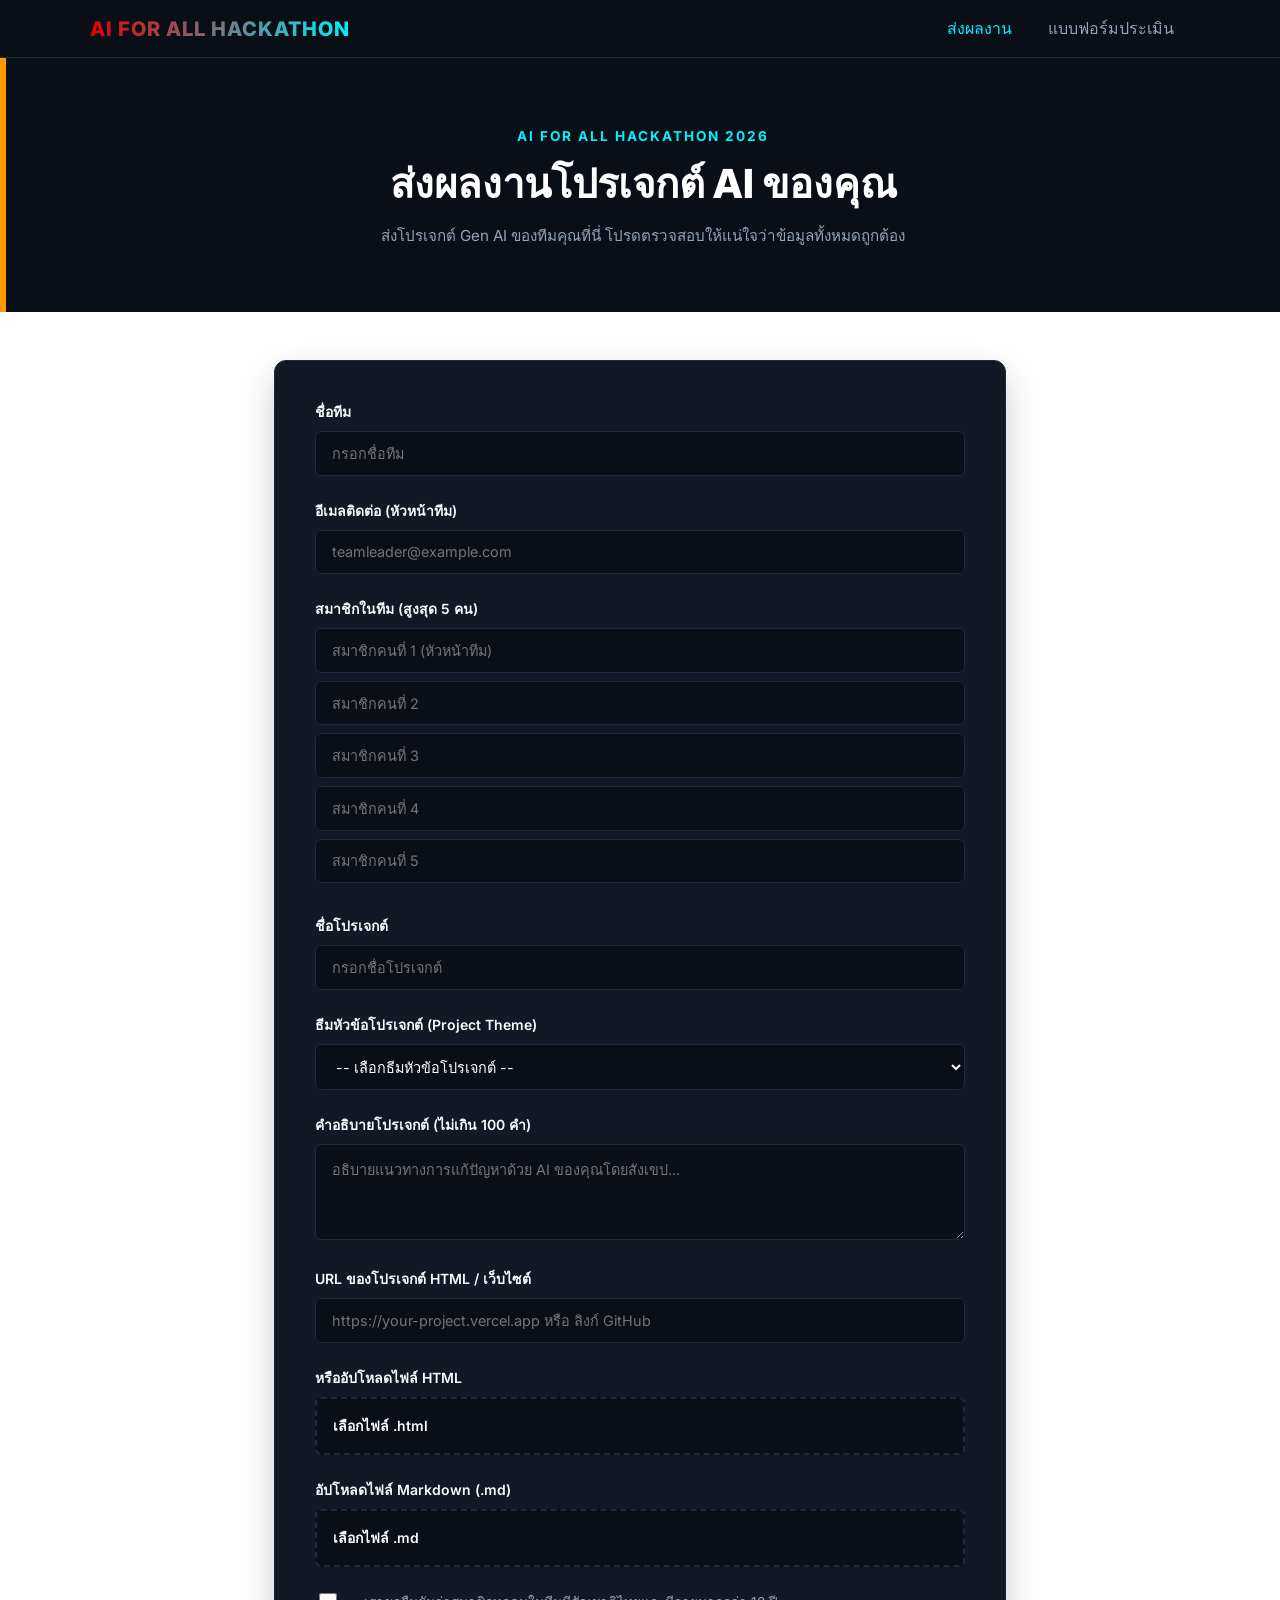
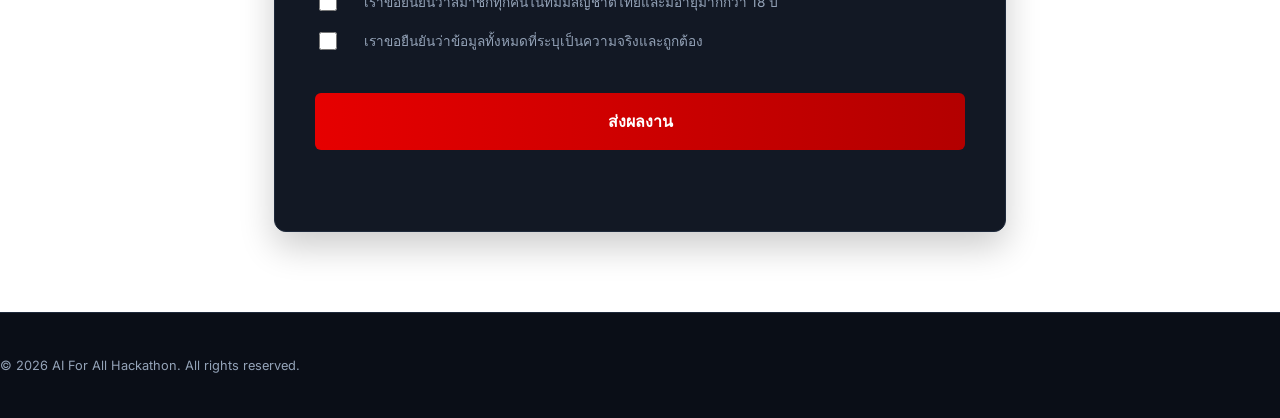
==== index.html @ f216c2cc "Update index.html" ====
<!DOCTYPE html>
<html lang="th">

<head>
    <meta charset="UTF-8">
    <meta name="viewport" content="width=device-width, initial-scale=1.0">
    <title>AI Hackathon — Project Submission</title>
    <link rel="stylesheet" href="styles.css">
    <link rel="stylesheet" href="submit-project.css">
    <link href="https://fonts.googleapis.com/css2?family=Inter:wght@400;500;600;700;800&display=swap" rel="stylesheet">
</head>

<body>

    <!-- Navigasi -->
    <nav id="navbar">
        <div class="nav-container">
            <div class="brand">
                <span class="logo-text">AI FOR ALL HACKATHON</span>
            </div>
            <div class="nav-links">
                <a href="index.html" class="active">ส่งผลงาน</a>
                <a href="formfeedback.html">แบบฟอร์มประเมิน</a>
            </div>
        </div>
    </nav>

    <!-- Hero Section -->
    <header id="hero" class="page-hero">
        <div class="container hero-content">
            <div class="eyebrow">AI FOR ALL HACKATHON 2026</div>
            <h1>ส่งผลงานโปรเจกต์ AI ของคุณ</h1>
            <p class="subheadline">
                ส่งโปรเจกต์ Gen AI ของทีมคุณที่นี่ โปรดตรวจสอบให้แน่ใจว่าข้อมูลทั้งหมดถูกต้อง
            </p>
        </div>
    </header>

    <!-- Form Section -->
    <section id="form-proyek" class="section-light">
        <div class="container">
            <div class="form-card card">
                <form id="hackathon-form" novalidate>

                    <!-- Team Name -->
                    <div class="form-group">
                        <label for="team_name">ชื่อทีม</label>
                        <input type="text" id="team_name" name="team_name" placeholder="กรอกชื่อทีม" required>
                    </div>

                    <!-- Email Contact -->
                    <div class="form-group">
                        <label for="email">อีเมลติดต่อ (หัวหน้าทีม)</label>
                        <input type="email" id="email" name="email" placeholder="teamleader@example.com" required>
                    </div>

                    <!-- Team Members -->
                    <div class="form-group">
                        <label>สมาชิกในทีม (สูงสุด 5 คน)</label>
                        <div class="members-inputs">
                            <input type="text" name="member_1" placeholder="สมาชิกคนที่ 1 (หัวหน้าทีม)" required>
                            <input type="text" name="member_2" placeholder="สมาชิกคนที่ 2">
                            <input type="text" name="member_3" placeholder="สมาชิกคนที่ 3">
                            <input type="text" name="member_4" placeholder="สมาชิกคนที่ 4">
                            <input type="text" name="member_5" placeholder="สมาชิกคนที่ 5">
                        </div>
                    </div>

                    <!-- Project Title -->
                    <div class="form-group">
                        <label for="project_title">ชื่อโปรเจกต์</label>
                        <input type="text" id="project_title" name="project_title" placeholder="กรอกชื่อโปรเจกต์" required>
                    </div>

                    <!-- Project Theme Dropdown -->
                    <div class="form-group">
                        <label for="project_theme">ธีมหัวข้อโปรเจกต์ (Project Theme)</label>
                        <select id="project_theme" name="project_theme" required class="form-select">
                            <option value="" disabled selected>-- เลือกธีมหัวข้อโปรเจกต์ --</option>
                            <option value="1. Education & Future Skills">1. Education & Future Skills (ยกระดับการศึกษา สร้างทักษะแห่งอนาคต)</option>
                            <option value="2. SME & Local Economy">2. SME & Local Economy (เสริมพลัง SME ขับเคลื่อนเศรษฐกิจท้องถิ่น)</option>
                            <option value="3. Agriculture & Food">3. Agriculture & Food (พลิกโฉมการเกษตร และอาหาร)</option>
                            <option value="4. Health & Aging Society">4. Health & Aging Society (สร้างสุขภาพดี เพื่อชีวิตที่ดีทุกวัย)</option>
                            <option value="5. Smart Mobility & Cities">5. Smart Mobility & Cities (พัฒนาการเดินทาง สร้างเมืองอัจฉริยะ)</option>
                            <option value="6. Resilient Communities">6. Resilient Communities (สร้างชุมชนเข้มแข็งและยั่งยืน)</option>
                        </select>
                    </div>

                    <!-- Description -->
                    <div class="form-group">
                        <label for="project_description">คำอธิบายโปรเจกต์ (ไม่เกิน 100 คำ)</label>
                        <textarea id="project_description" name="project_description" rows="4" placeholder="อธิบายแนวทางการแก้ปัญหาด้วย AI ของคุณโดยสังเขป..." required></textarea>
                    </div>

                    <!-- URL / Hosted Project -->
                    <div class="form-group">
                        <label for="html_url">URL ของโปรเจกต์ HTML / เว็บไซต์</label>
                        <input type="url" id="html_url" name="html_url" placeholder="https://your-project.vercel.app หรือ ลิงก์ GitHub">
                    </div>

                    <!-- Upload File HTML -->
                    <div class="form-group">
                        <label for="file_html">หรืออัปโหลดไฟล์ HTML</label>
                        <div class="file-input-wrapper">
                            <input type="file" id="file_html" name="file_html" accept=".html,.htm">
                            <label for="file_html" class="file-input-label">
                                <span id="file-chosen-name">เลือกไฟล์ .html</span>
                            </label>
                        </div>
                    </div>

                    <!-- Upload File Markdown (.md) - Kolom Tambahan -->
                    <div class="form-group">
                        <label for="file_md">อัปโหลดไฟล์ Markdown (.md)</label>
                        <div class="file-input-wrapper">
                            <input type="file" id="file_md" name="file_md" accept=".md">
                            <label for="file_md" class="file-input-label">
                                <span id="md-file-chosen-name">เลือกไฟล์ .md</span>
                            </label>
                        </div>
                    </div>

                    <!-- Checkboxes -->
                    <div class="checkbox-group">
                        <label class="checkbox-container">
                            <input type="checkbox" id="confirm_nationality" name="confirm_nationality" required>
                            <span class="checkmark"></span>
                            <span>เราขอยืนยันว่าสมาชิกทุกคนในทีมมีสัญชาติไทยและมีอายุมากกว่า 18 ปี</span>
                        </label>
                    </div>

                    <div class="checkbox-group">
                        <label class="checkbox-container">
                            <input type="checkbox" id="confirm_truth" name="confirm_truth" required>
                            <span class="checkmark"></span>
                            <span>เราขอยืนยันว่าข้อมูลทั้งหมดที่ระบุเป็นความจริงและถูกต้อง</span>
                        </label>
                    </div>

                    <!-- Submit Button -->
                    <button type="submit" class="btn-primary btn-submit" id="submit-btn">
                        <span id="submit-btn-text">ส่งผลงาน</span>
                    </button>

                    <div id="form-message" class="form-message" role="status" aria-live="polite"></div>
                </form>
            </div>
        </div>
    </section>

    <!-- Footer -->
    <footer class="footer-section">
        <div class="container text-center">
            <p class="copyright">© 2026 AI For All Hackathon. All rights reserved.</p>
        </div>
    </footer>

    <script src="submit-project.js"></script>
</body>

</html>
---- submit-project.css ----
:root {
    --true-red: #E60000;
    --true-dark-red: #B30000;
    --true-cyan: #00F0FF;
    --true-bg-dark: #0A0E17;
    --true-card-bg: #121824;
    --true-border: #1E293B;
    --true-text-light: #F8FAFC;
    --true-text-muted: #94A3B8;
    --accent-yellow: #FF9900;
}

body {
    background-color: #FFFFFF;
    color: var(--true-text-light);
    font-family: 'Inter', sans-serif;
    margin: 0;
}

/* Navigasi */
#navbar {
    background-color: #0A0E17;
    border-bottom: 1px solid var(--true-border);
    position: fixed;
    top: 0;
    width: 100%;
    z-index: 100;
}

.nav-container {
    max-width: 1100px;
    margin: 0 auto;
    padding: 1rem 1.5rem;
    display: flex;
    align-items: center;
    justify-content: space-between;
}

.logo-text {
    font-weight: 800;
    font-size: 1.25rem;
    letter-spacing: 1px;
    background: linear-gradient(90deg, var(--true-red), var(--true-cyan));
    -webkit-background-clip: text;
    -webkit-text-fill-color: transparent;
}

.nav-links a {
    color: var(--true-text-muted);
    text-decoration: none;
    margin: 0 1rem;
    font-weight: 500;
    transition: color 0.2s;
}

.nav-links a:hover, .nav-links a.active {
    color: var(--true-cyan);
}

/* Hero Section */
.page-hero {
    position: relative;
    padding-top: 8rem;
    padding-bottom: 4rem;
    text-align: center;
    background-color: var(--true-bg-dark);
    border-left: 6px solid var(--accent-yellow);
}

.eyebrow {
    color: var(--true-cyan);
    font-weight: 700;
    font-size: 0.85rem;
    letter-spacing: 2px;
    margin-bottom: 0.5rem;
}

.page-hero h1 {
    font-size: 2.5rem;
    font-weight: 800;
    margin: 0.5rem 0;
    color: #FFFFFF;
}

.subheadline {
    color: var(--true-text-muted);
    max-width: 600px;
    margin: 0 auto;
    font-size: 0.95rem;
}

/* Form Section */
.section-light {
    background-color: #FFFFFF;
    padding: 3rem 0 5rem 0;
}

.form-card {
    max-width: 650px;
    margin: 0 auto;
    padding: 2.5rem;
    background: var(--true-card-bg);
    border: 1px solid var(--true-border);
    border-radius: 12px;
    box-shadow: 0 15px 35px rgba(0, 0, 0, 0.2);
    color: var(--true-text-light);
}

.form-group {
    margin-bottom: 1.5rem;
}

.form-group label {
    display: block;
    font-weight: 600;
    font-size: 0.875rem;
    color: var(--true-text-light);
    margin-bottom: 0.5rem;
}

.form-group input[type="text"],
.form-group input[type="email"],
.form-group input[type="url"],
.form-group textarea,
.form-select {
    width: 100%;
    padding: 0.8rem 1rem;
    border: 1px solid var(--true-border);
    border-radius: 6px;
    font-family: inherit;
    font-size: 0.9rem;
    color: #FFF;
    background-color: var(--true-bg-dark);
    box-sizing: border-box;
    transition: border-color 0.2s;
}

.form-select option {
    background-color: var(--true-bg-dark);
    color: #FFF;
}

.form-group input:focus, 
.form-group textarea:focus,
.form-select:focus {
    outline: none;
    border-color: var(--true-cyan);
}

.members-inputs input {
    margin-bottom: 0.5rem;
}

/* File Upload */
.file-input-wrapper {
    position: relative;
}

.file-input-wrapper input[type="file"] {
    position: absolute;
    inset: 0;
    opacity: 0;
    cursor: pointer;
    width: 100%;
    height: 100%;
}

.file-input-label {
    display: flex;
    align-items: center;
    justify-content: center;
    padding: 1rem;
    border: 2px dashed var(--true-border);
    border-radius: 6px;
    background-color: var(--true-bg-dark);
    color: var(--true-text-muted);
    font-size: 0.875rem;
    cursor: pointer;
    transition: border-color 0.2s;
}

.file-input-wrapper:hover .file-input-label {
    border-color: var(--true-cyan);
    color: var(--true-cyan);
}

.file-input-label.has-file {
    border-color: var(--true-cyan);
    color: var(--true-cyan);
    background-color: rgba(0, 240, 255, 0.05);
}

/* Checkboxes */
.checkbox-group {
    margin-bottom: 1rem;
}

.checkbox-container {
    display: flex;
    align-items: flex-start;
    gap: 0.75rem;
    font-size: 0.85rem;
    color: var(--true-text-muted);
    cursor: pointer;
}

.checkbox-container input {
    accent-color: var(--true-red);
    width: 18px;
    height: 18px;
    margin-top: 2px;
}

/* Button */
.btn-submit {
    width: 100%;
    background: linear-gradient(90deg, var(--true-red), var(--true-dark-red));
    color: #FFF;
    border: none;
    padding: 1rem;
    border-radius: 6px;
    font-weight: 700;
    font-size: 1rem;
    cursor: pointer;
    margin-top: 1.5rem;
    transition: opacity 0.2s;
}

.btn-submit:hover {
    opacity: 0.9;
}

.btn-submit:disabled {
    opacity: 0.5;
    cursor: not-allowed;
}

/* Messages */
.form-message {
    margin-top: 1rem;
    padding: 0.8rem;
    border-radius: 6px;
    font-size: 0.875rem;
    text-align: center;
}

.form-message.success {
    background: rgba(34, 197, 94, 0.1);
    color: #4ADE80;
    border: 1px solid rgba(34, 197, 94, 0.3);
}

.form-message.error {
    background: rgba(239, 68, 68, 0.1);
    color: #F87171;
    border: 1px solid rgba(239, 68, 68, 0.3);
}

.footer-section {
    background-color: var(--true-bg-dark);
    padding: 2rem 0;
    border-top: 1px solid var(--true-border);
    color: var(--true-text-muted);
    font-size: 0.8rem;
}
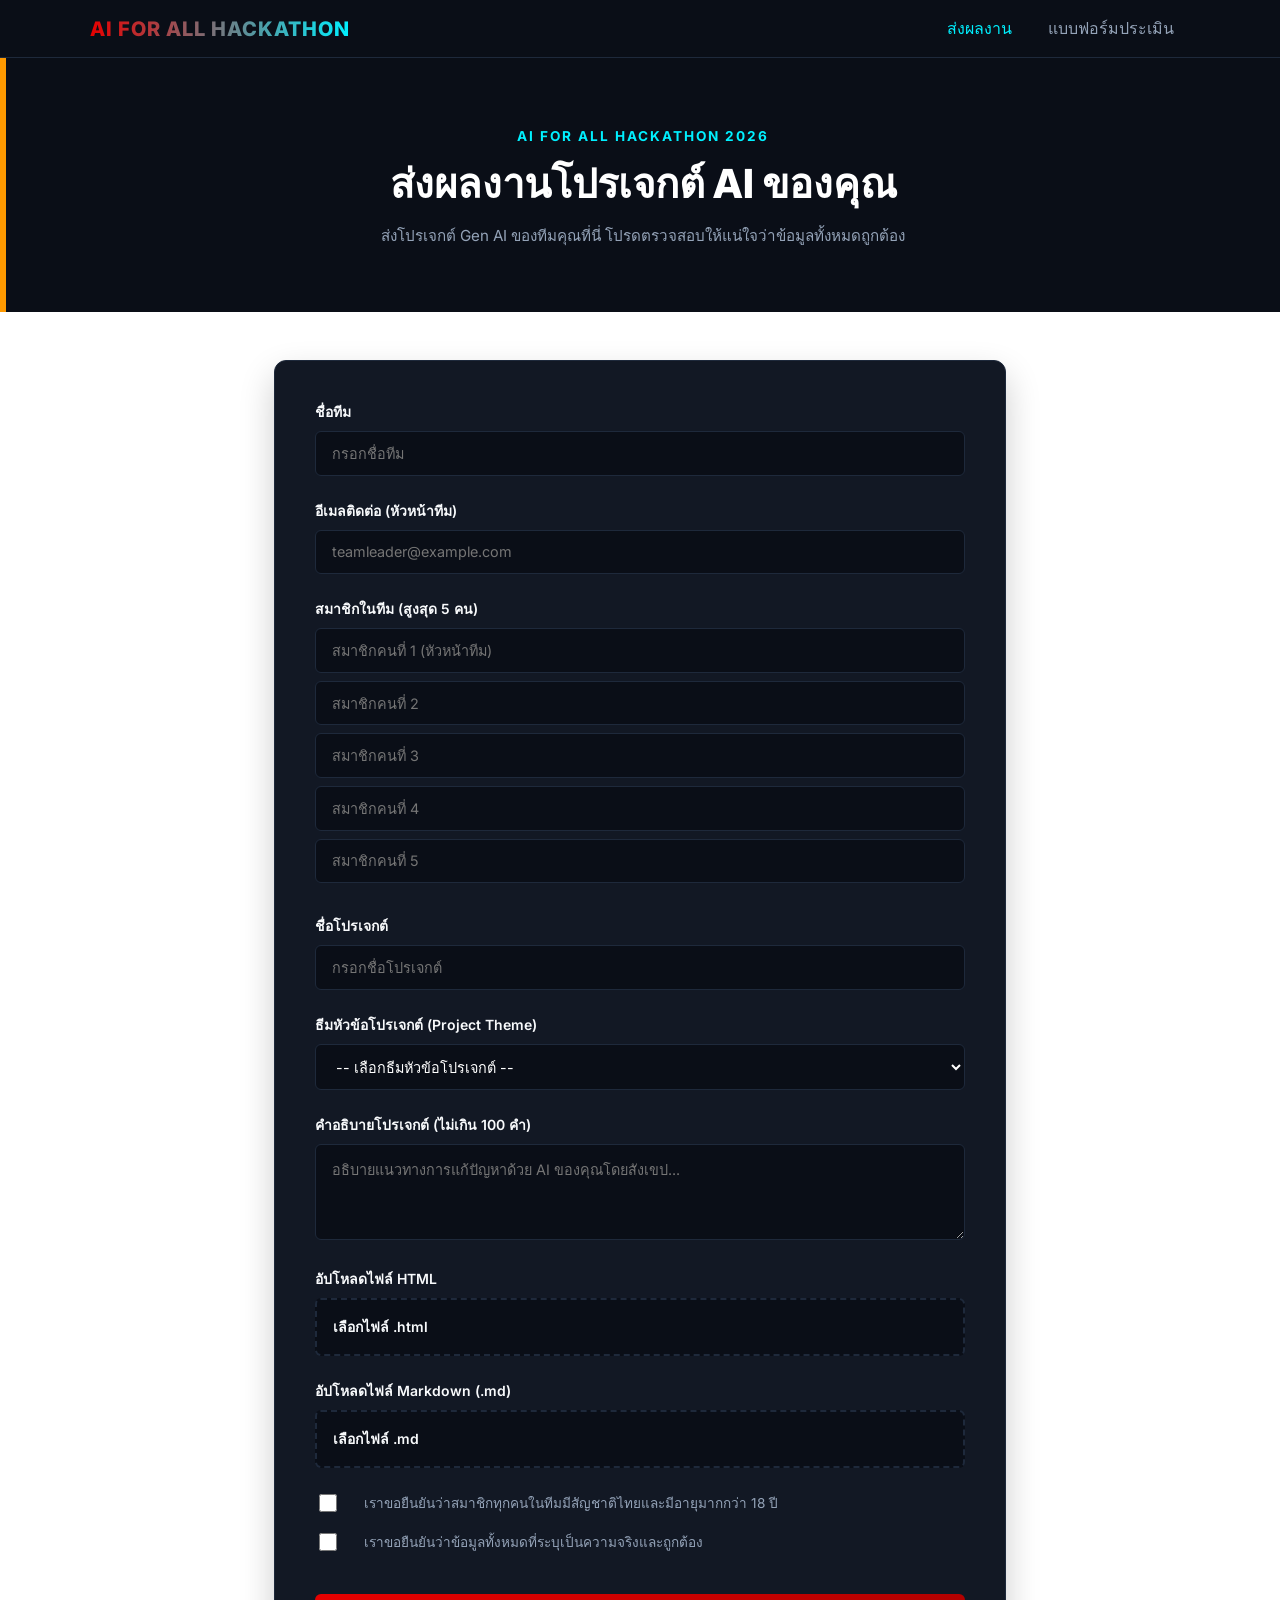
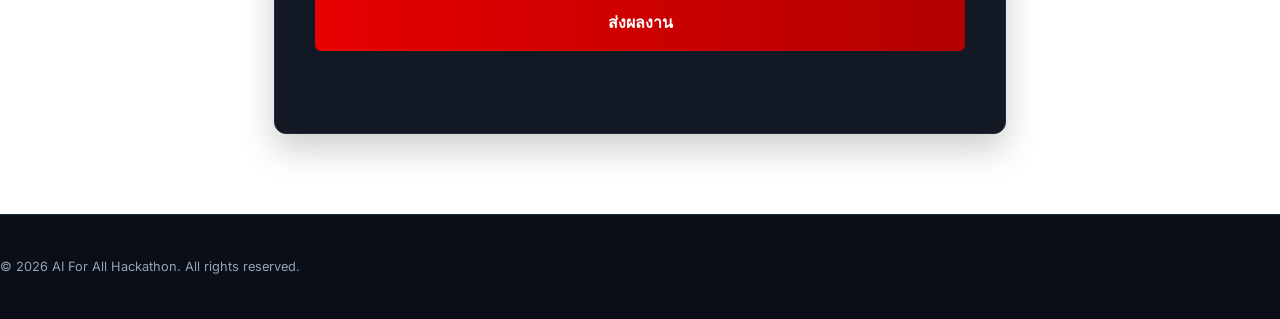
==== commit 2850c0b7: "Update index.html" ====
--- a/index.html
+++ b/index.html
@@ -92,15 +92,9 @@
                         <textarea id="project_description" name="project_description" rows="4" placeholder="อธิบายแนวทางการแก้ปัญหาด้วย AI ของคุณโดยสังเขป..." required></textarea>
                     </div>
 
-                    <!-- URL / Hosted Project -->
-                    <div class="form-group">
-                        <label for="html_url">URL ของโปรเจกต์ HTML / เว็บไซต์</label>
-                        <input type="url" id="html_url" name="html_url" placeholder="https://your-project.vercel.app หรือ ลิงก์ GitHub">
-                    </div>
-
                     <!-- Upload File HTML -->
                     <div class="form-group">
-                        <label for="file_html">หรืออัปโหลดไฟล์ HTML</label>
+                        <label for="file_html">อัปโหลดไฟล์ HTML</label>
                         <div class="file-input-wrapper">
                             <input type="file" id="file_html" name="file_html" accept=".html,.htm">
                             <label for="file_html" class="file-input-label">
@@ -109,7 +103,7 @@
                         </div>
                     </div>
 
-                    <!-- Upload File Markdown (.md) - Kolom Tambahan -->
+                    <!-- Upload File Markdown (.md) -->
                     <div class="form-group">
                         <label for="file_md">อัปโหลดไฟล์ Markdown (.md)</label>
                         <div class="file-input-wrapper">
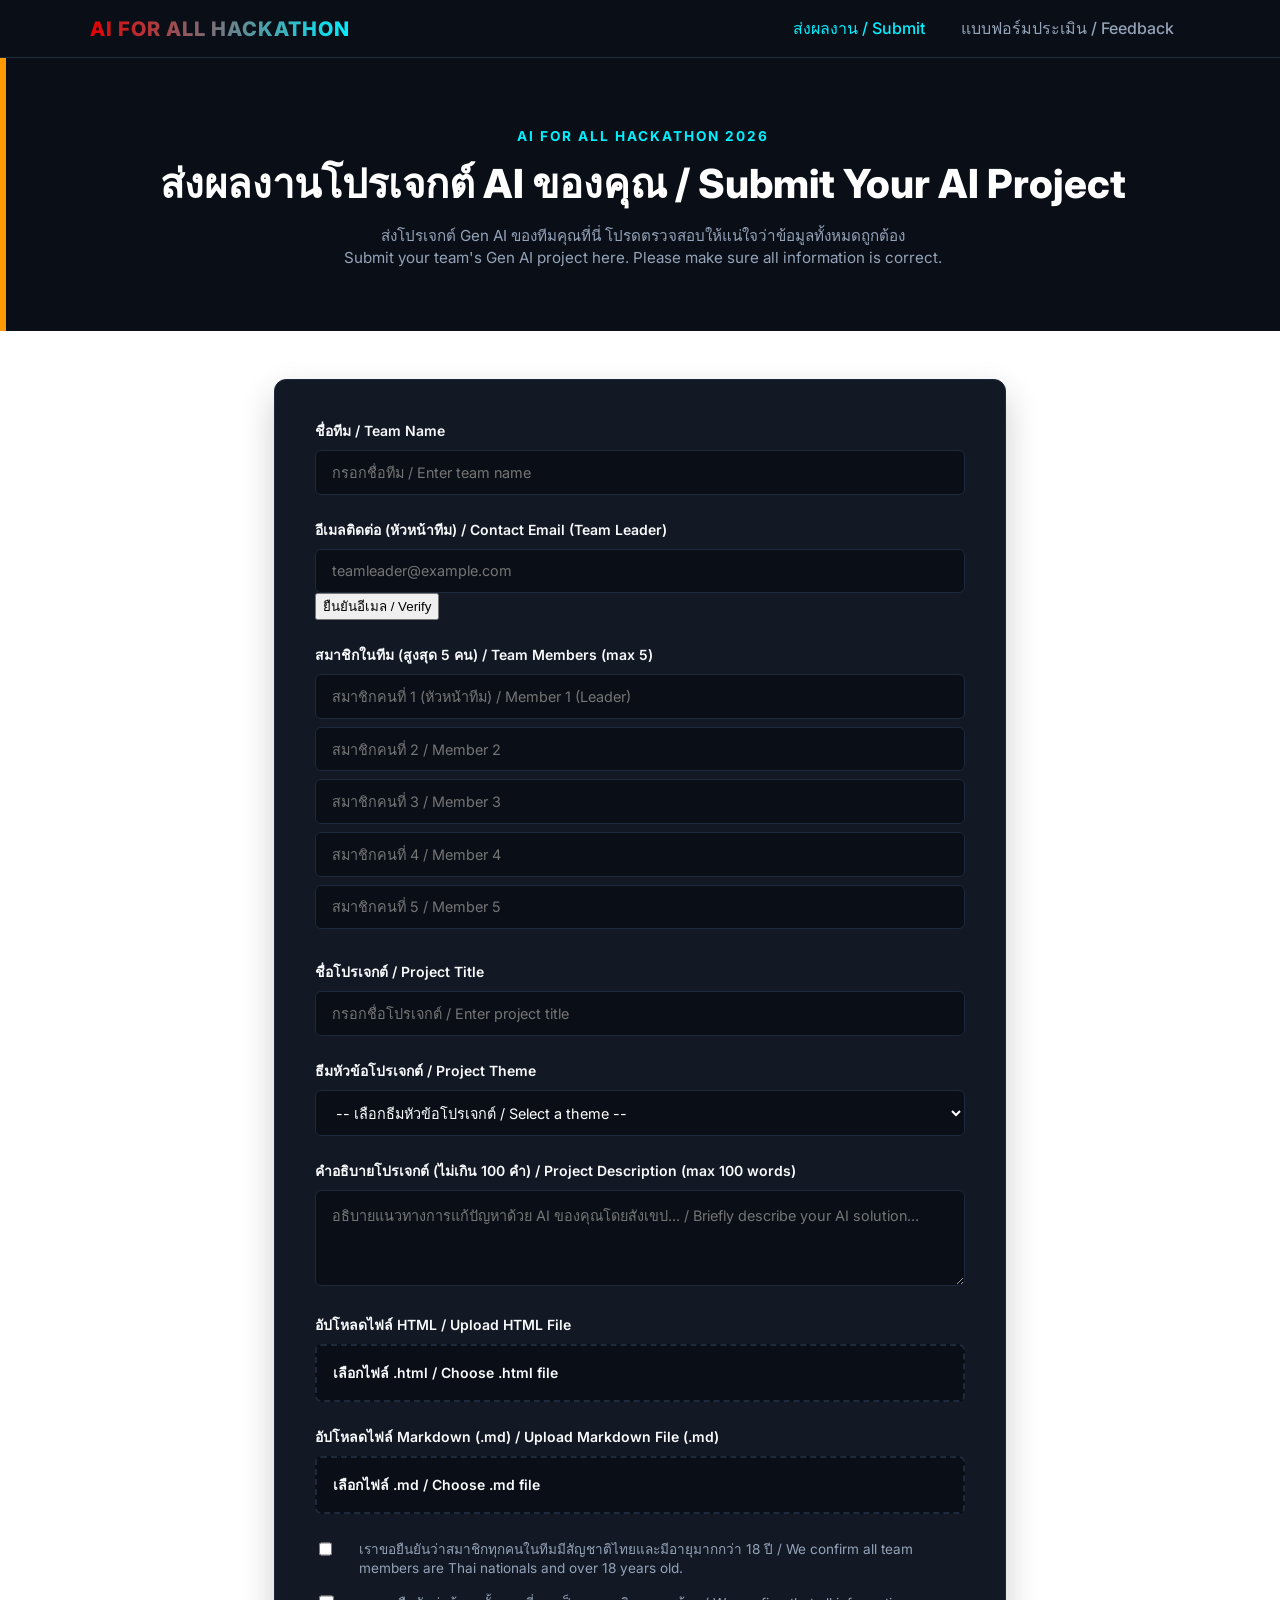
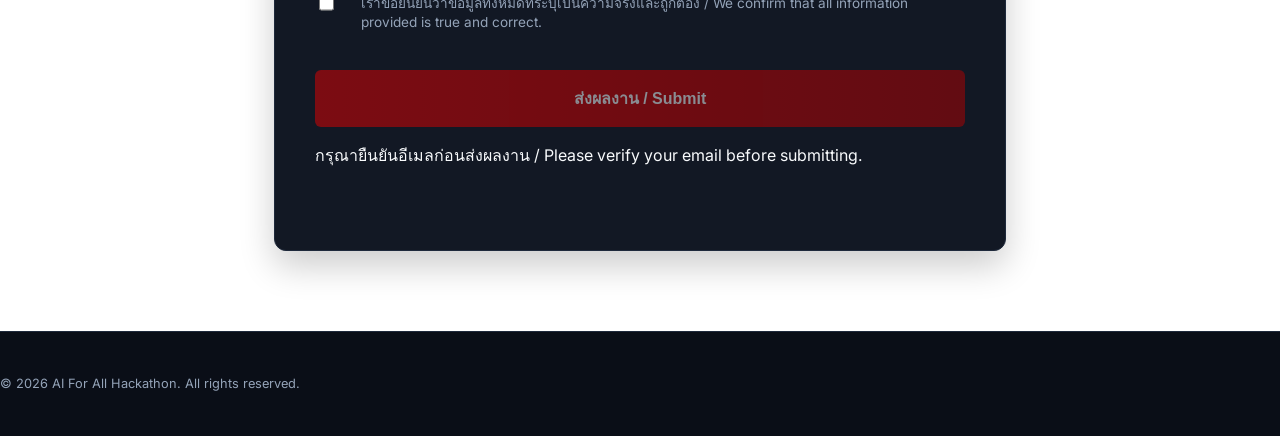
==== commit 0e4a4be0: "Update index.html" ====
--- a/index.html
+++ b/index.html
@@ -19,8 +19,8 @@
                 <span class="logo-text">AI FOR ALL HACKATHON</span>
             </div>
             <div class="nav-links">
-                <a href="index.html" class="active">ส่งผลงาน</a>
-                <a href="formfeedback.html">แบบฟอร์มประเมิน</a>
+                <a href="index.html" class="active">ส่งผลงาน / Submit</a>
+                <a href="formfeedback.html">แบบฟอร์มประเมิน / Feedback</a>
             </div>
         </div>
     </nav>
@@ -29,9 +29,10 @@
     <header id="hero" class="page-hero">
         <div class="container hero-content">
             <div class="eyebrow">AI FOR ALL HACKATHON 2026</div>
-            <h1>ส่งผลงานโปรเจกต์ AI ของคุณ</h1>
+            <h1>ส่งผลงานโปรเจกต์ AI ของคุณ / Submit Your AI Project</h1>
             <p class="subheadline">
-                ส่งโปรเจกต์ Gen AI ของทีมคุณที่นี่ โปรดตรวจสอบให้แน่ใจว่าข้อมูลทั้งหมดถูกต้อง
+                ส่งโปรเจกต์ Gen AI ของทีมคุณที่นี่ โปรดตรวจสอบให้แน่ใจว่าข้อมูลทั้งหมดถูกต้อง<br>
+                Submit your team's Gen AI project here. Please make sure all information is correct.
             </p>
         </div>
     </header>
@@ -44,39 +45,57 @@
 
                     <!-- Team Name -->
                     <div class="form-group">
-                        <label for="team_name">ชื่อทีม</label>
-                        <input type="text" id="team_name" name="team_name" placeholder="กรอกชื่อทีม" required>
+                        <label for="team_name">ชื่อทีม / Team Name</label>
+                        <input type="text" id="team_name" name="team_name" placeholder="กรอกชื่อทีม / Enter team name" required>
                     </div>
 
-                    <!-- Email Contact -->
+                    <!-- Email Contact + Verifikasi OTP -->
                     <div class="form-group">
-                        <label for="email">อีเมลติดต่อ (หัวหน้าทีม)</label>
-                        <input type="email" id="email" name="email" placeholder="teamleader@example.com" required>
+                        <label for="email">อีเมลติดต่อ (หัวหน้าทีม) / Contact Email (Team Leader)</label>
+                        <div class="email-verify-row">
+                            <input type="email" id="email" name="email" placeholder="teamleader@example.com" required>
+                            <button type="button" id="verify-email-btn" class="btn-verify">
+                                ยืนยันอีเมล / Verify
+                            </button>
+                        </div>
+                        <span id="email-verify-status" class="verify-status" aria-live="polite"></span>
+
+                        <!-- Blok input OTP, tersembunyi sampai kode dikirim -->
+                        <div id="otp-block" class="otp-block" hidden>
+                            <label for="otp_code">กรอกรหัส OTP 6 หลักจากอีเมลของคุณ / Enter the 6-digit OTP from your email</label>
+                            <div class="otp-input-row">
+                                <input type="text" id="otp_code" inputmode="numeric" maxlength="6" autocomplete="one-time-code" placeholder="______">
+                                <button type="button" id="confirm-otp-btn" class="btn-verify">
+                                    ตรวจสอบรหัส / Confirm
+                                </button>
+                            </div>
+                            <span id="otp-status" class="verify-status" aria-live="polite"></span>
+                        </div>
                     </div>
 
                     <!-- Team Members -->
                     <div class="form-group">
-                        <label>สมาชิกในทีม (สูงสุด 5 คน)</label>
+                        <label>สมาชิกในทีม (สูงสุด 5 คน) / Team Members (max 5)</label>
                         <div class="members-inputs">
-                            <input type="text" name="member_1" placeholder="สมาชิกคนที่ 1 (หัวหน้าทีม)" required>
-                            <input type="text" name="member_2" placeholder="สมาชิกคนที่ 2">
-                            <input type="text" name="member_3" placeholder="สมาชิกคนที่ 3">
-                            <input type="text" name="member_4" placeholder="สมาชิกคนที่ 4">
-                            <input type="text" name="member_5" placeholder="สมาชิกคนที่ 5">
+                            <input type="text" name="member_1" placeholder="สมาชิกคนที่ 1 (หัวหน้าทีม) / Member 1 (Leader)" required>
+                            <input type="text" name="member_2" placeholder="สมาชิกคนที่ 2 / Member 2">
+                            <input type="text" name="member_3" placeholder="สมาชิกคนที่ 3 / Member 3">
+                            <input type="text" name="member_4" placeholder="สมาชิกคนที่ 4 / Member 4">
+                            <input type="text" name="member_5" placeholder="สมาชิกคนที่ 5 / Member 5">
                         </div>
                     </div>
 
                     <!-- Project Title -->
                     <div class="form-group">
-                        <label for="project_title">ชื่อโปรเจกต์</label>
-                        <input type="text" id="project_title" name="project_title" placeholder="กรอกชื่อโปรเจกต์" required>
+                        <label for="project_title">ชื่อโปรเจกต์ / Project Title</label>
+                        <input type="text" id="project_title" name="project_title" placeholder="กรอกชื่อโปรเจกต์ / Enter project title" required>
                     </div>
 
                     <!-- Project Theme Dropdown -->
                     <div class="form-group">
-                        <label for="project_theme">ธีมหัวข้อโปรเจกต์ (Project Theme)</label>
+                        <label for="project_theme">ธีมหัวข้อโปรเจกต์ / Project Theme</label>
                         <select id="project_theme" name="project_theme" required class="form-select">
-                            <option value="" disabled selected>-- เลือกธีมหัวข้อโปรเจกต์ --</option>
+                            <option value="" disabled selected>-- เลือกธีมหัวข้อโปรเจกต์ / Select a theme --</option>
                             <option value="1. Education & Future Skills">1. Education & Future Skills (ยกระดับการศึกษา สร้างทักษะแห่งอนาคต)</option>
                             <option value="2. SME & Local Economy">2. SME & Local Economy (เสริมพลัง SME ขับเคลื่อนเศรษฐกิจท้องถิ่น)</option>
                             <option value="3. Agriculture & Food">3. Agriculture & Food (พลิกโฉมการเกษตร และอาหาร)</option>
@@ -88,28 +107,28 @@
 
                     <!-- Description -->
                     <div class="form-group">
-                        <label for="project_description">คำอธิบายโปรเจกต์ (ไม่เกิน 100 คำ)</label>
-                        <textarea id="project_description" name="project_description" rows="4" placeholder="อธิบายแนวทางการแก้ปัญหาด้วย AI ของคุณโดยสังเขป..." required></textarea>
+                        <label for="project_description">คำอธิบายโปรเจกต์ (ไม่เกิน 100 คำ) / Project Description (max 100 words)</label>
+                        <textarea id="project_description" name="project_description" rows="4" placeholder="อธิบายแนวทางการแก้ปัญหาด้วย AI ของคุณโดยสังเขป... / Briefly describe your AI solution..." required></textarea>
                     </div>
 
                     <!-- Upload File HTML -->
                     <div class="form-group">
-                        <label for="file_html">อัปโหลดไฟล์ HTML</label>
+                        <label for="file_html">อัปโหลดไฟล์ HTML / Upload HTML File</label>
                         <div class="file-input-wrapper">
                             <input type="file" id="file_html" name="file_html" accept=".html,.htm">
                             <label for="file_html" class="file-input-label">
-                                <span id="file-chosen-name">เลือกไฟล์ .html</span>
+                                <span id="file-chosen-name">เลือกไฟล์ .html / Choose .html file</span>
                             </label>
                         </div>
                     </div>
 
                     <!-- Upload File Markdown (.md) -->
                     <div class="form-group">
-                        <label for="file_md">อัปโหลดไฟล์ Markdown (.md)</label>
+                        <label for="file_md">อัปโหลดไฟล์ Markdown (.md) / Upload Markdown File (.md)</label>
                         <div class="file-input-wrapper">
                             <input type="file" id="file_md" name="file_md" accept=".md">
                             <label for="file_md" class="file-input-label">
-                                <span id="md-file-chosen-name">เลือกไฟล์ .md</span>
+                                <span id="md-file-chosen-name">เลือกไฟล์ .md / Choose .md file</span>
                             </label>
                         </div>
                     </div>
@@ -119,7 +138,7 @@
                         <label class="checkbox-container">
                             <input type="checkbox" id="confirm_nationality" name="confirm_nationality" required>
                             <span class="checkmark"></span>
-                            <span>เราขอยืนยันว่าสมาชิกทุกคนในทีมมีสัญชาติไทยและมีอายุมากกว่า 18 ปี</span>
+                            <span>เราขอยืนยันว่าสมาชิกทุกคนในทีมมีสัญชาติไทยและมีอายุมากกว่า 18 ปี / We confirm all team members are Thai nationals and over 18 years old.</span>
                         </label>
                     </div>
 
@@ -127,20 +146,45 @@
                         <label class="checkbox-container">
                             <input type="checkbox" id="confirm_truth" name="confirm_truth" required>
                             <span class="checkmark"></span>
-                            <span>เราขอยืนยันว่าข้อมูลทั้งหมดที่ระบุเป็นความจริงและถูกต้อง</span>
+                            <span>เราขอยืนยันว่าข้อมูลทั้งหมดที่ระบุเป็นความจริงและถูกต้อง / We confirm that all information provided is true and correct.</span>
                         </label>
                     </div>
 
-                    <!-- Submit Button -->
-                    <button type="submit" class="btn-primary btn-submit" id="submit-btn">
-                        <span id="submit-btn-text">ส่งผลงาน</span>
+                    <!-- Submit Button (disabled sampai email terverifikasi) -->
+                    <button type="submit" class="btn-primary btn-submit" id="submit-btn" disabled>
+                        <span id="submit-btn-text">ส่งผลงาน / Submit</span>
                     </button>
+                    <p id="submit-hint" class="submit-hint">
+                        กรุณายืนยันอีเมลก่อนส่งผลงาน / Please verify your email before submitting.
+                    </p>
 
                     <div id="form-message" class="form-message" role="status" aria-live="polite"></div>
                 </form>
             </div>
         </div>
     </section>
+
+    <!-- Modal Terima Kasih / Thank You Modal -->
+    <div id="success-modal" class="success-modal" hidden>
+        <div class="success-modal-backdrop"></div>
+        <div class="success-modal-card" role="dialog" aria-modal="true" aria-labelledby="success-modal-title">
+            <div class="success-modal-icon">
+                <svg viewBox="0 0 52 52" width="72" height="72" aria-hidden="true">
+                    <circle class="checkmark-circle" cx="26" cy="26" r="24" fill="none" />
+                    <path class="checkmark-check" fill="none" d="M14 27 l8 8 l16 -18" />
+                </svg>
+            </div>
+            <h2 id="success-modal-title">ส่งผลงานสำเร็จ!<br>Submission Successful!</h2>
+            <p class="success-modal-text">
+                ขอบคุณที่ส่งผลงานเข้าร่วม AI For All Hackathon 2026<br>
+                Thank you for submitting your project to the AI For All Hackathon 2026.<br>
+                โปรดตรวจสอบอีเมลของคุณเพื่อยืนยัน / Please check your email for confirmation.
+            </p>
+            <button type="button" id="success-modal-close" class="btn-primary">
+                เยี่ยมเลย / Great!
+            </button>
+        </div>
+    </div>
 
     <!-- Footer -->
     <footer class="footer-section">
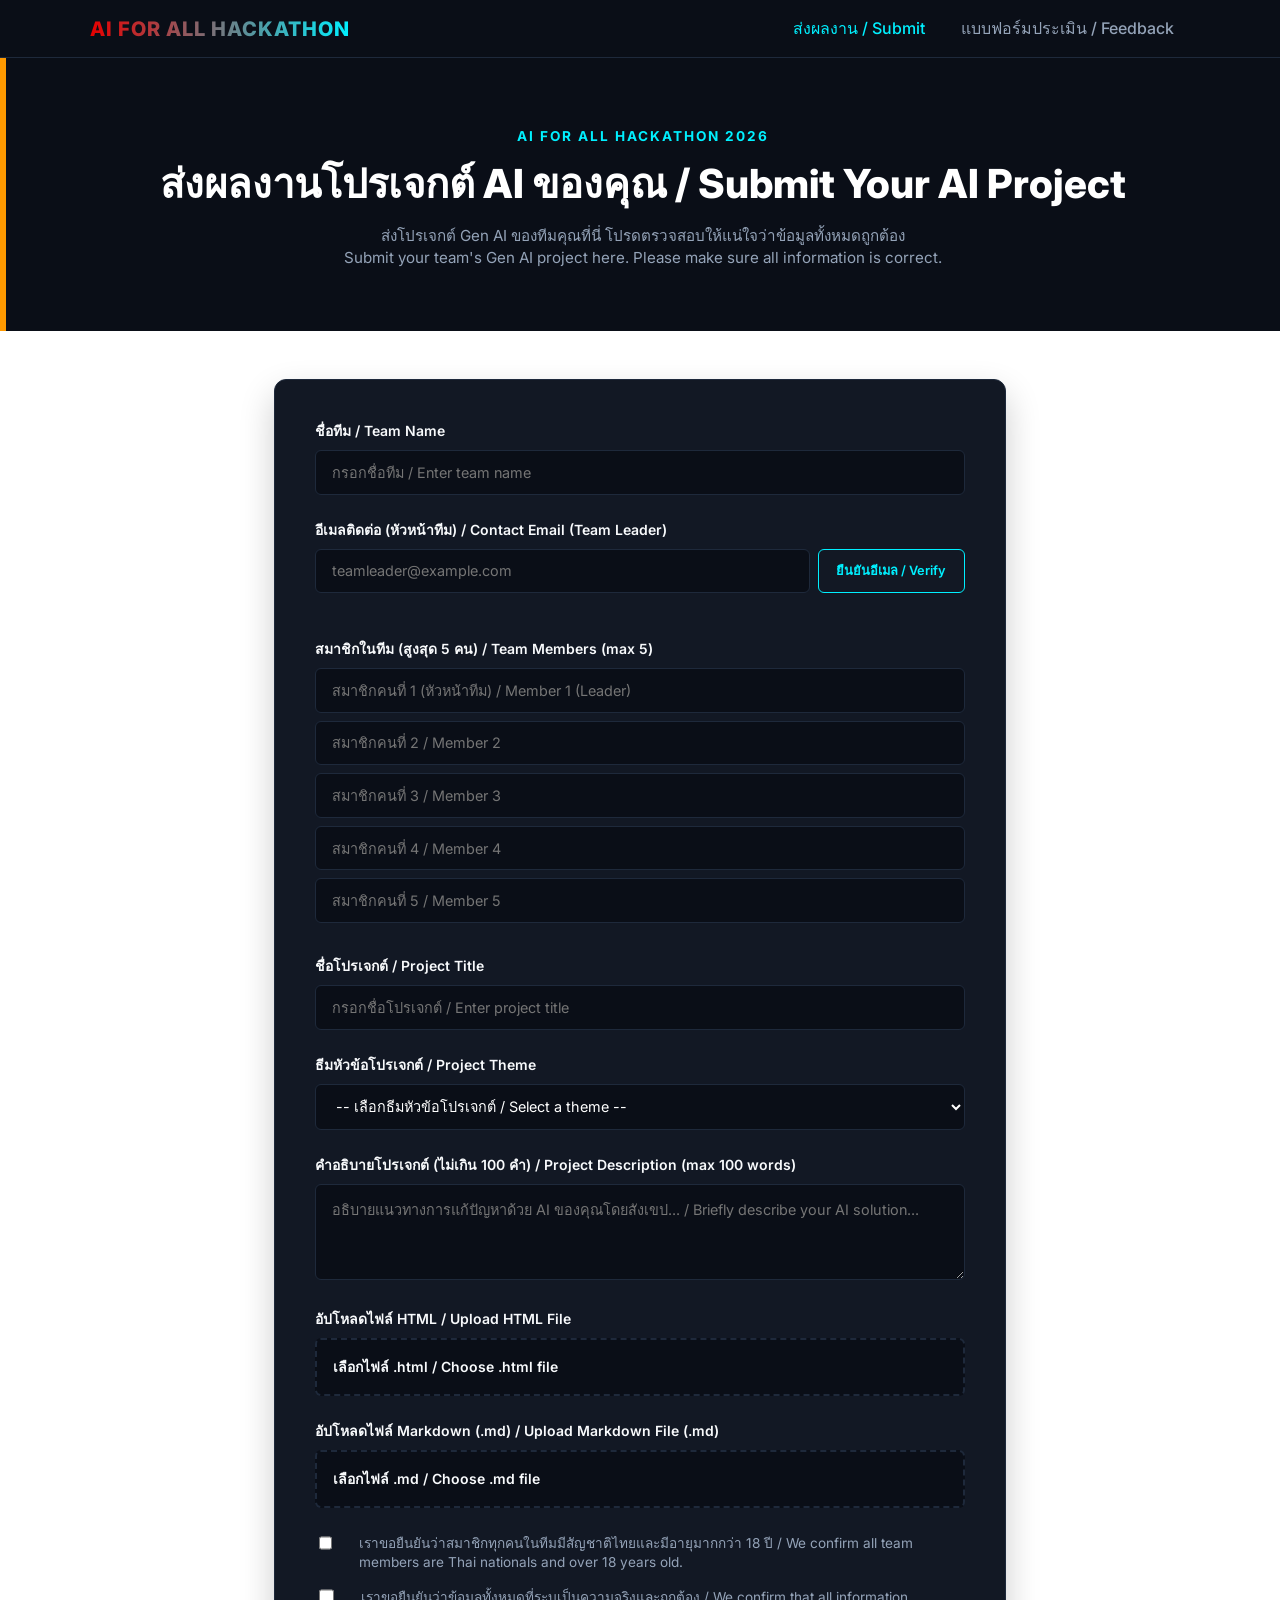
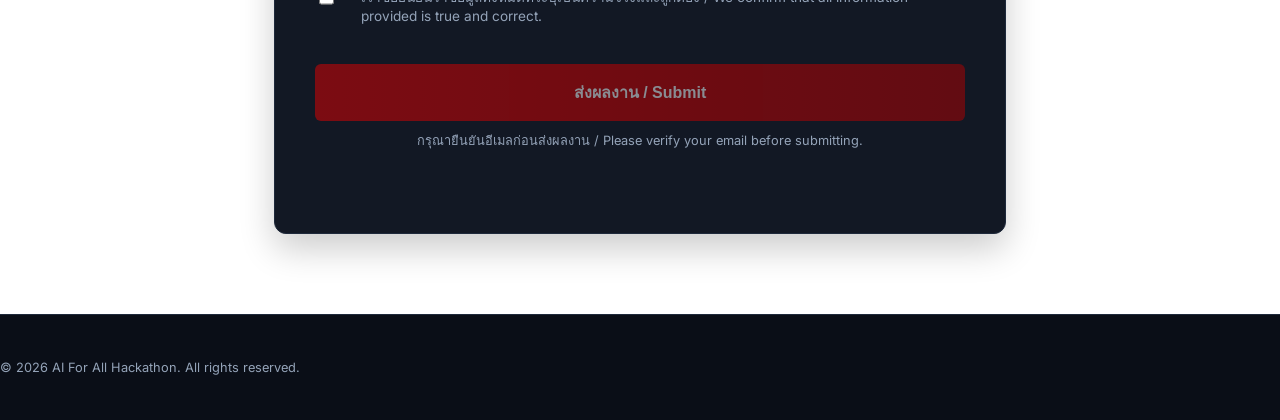
==== commit f7b4e57c: "Update index.html" ====
--- a/index.html
+++ b/index.html
@@ -1,3 +1,4 @@
+<!-- redeploy 2026-09-29 -->
 <!DOCTYPE html>
 <html lang="th">
 
--- a/submit-project.css
+++ b/submit-project.css
@@ -263,3 +263,228 @@
     color: var(--true-text-muted);
     font-size: 0.8rem;
 }
+
+/* ===== Email Verification / OTP ===== */
+.email-verify-row {
+    display: flex;
+    gap: 0.5rem;
+    align-items: stretch;
+}
+
+.email-verify-row input[type="email"] {
+    flex: 1;
+}
+
+.btn-verify {
+    white-space: nowrap;
+    padding: 0 1.1rem;
+    border: 1px solid var(--true-cyan);
+    border-radius: 6px;
+    background-color: transparent;
+    color: var(--true-cyan);
+    font-family: inherit;
+    font-weight: 600;
+    font-size: 0.8rem;
+    cursor: pointer;
+    transition: background-color 0.2s, color 0.2s, opacity 0.2s;
+}
+
+.btn-verify:hover:not(:disabled) {
+    background-color: var(--true-cyan);
+    color: var(--true-bg-dark);
+}
+
+.btn-verify:disabled {
+    cursor: not-allowed;
+    opacity: 0.65;
+}
+
+.btn-verify.verified {
+    border-color: #22C55E;
+    color: #4ADE80;
+    background-color: rgba(34, 197, 94, 0.1);
+}
+
+.verify-status {
+    display: block;
+    margin-top: 0.5rem;
+    font-size: 0.8rem;
+    min-height: 1em;
+}
+
+.verify-status.success {
+    color: #4ADE80;
+}
+
+.verify-status.error {
+    color: #F87171;
+}
+
+.otp-block {
+    margin-top: 0.9rem;
+    padding: 1rem;
+    border: 1px dashed var(--true-border);
+    border-radius: 8px;
+    background-color: rgba(0, 240, 255, 0.03);
+}
+
+.otp-block label {
+    font-size: 0.8rem;
+    color: var(--true-text-muted);
+    margin-bottom: 0.5rem;
+}
+
+.otp-input-row {
+    display: flex;
+    gap: 0.5rem;
+}
+
+.otp-input-row input {
+    flex: 1;
+    width: 100%;
+    padding: 0.7rem 1rem;
+    border: 1px solid var(--true-border);
+    border-radius: 6px;
+    background-color: var(--true-bg-dark);
+    color: #FFF;
+    font-family: inherit;
+    font-size: 1.1rem;
+    letter-spacing: 6px;
+    text-align: center;
+    box-sizing: border-box;
+}
+
+.otp-input-row input:focus {
+    outline: none;
+    border-color: var(--true-cyan);
+}
+
+.submit-hint {
+    margin-top: 0.6rem;
+    font-size: 0.8rem;
+    color: var(--true-text-muted);
+    text-align: center;
+}
+
+/* ===== Success Modal ===== */
+.success-modal {
+    position: fixed;
+    inset: 0;
+    z-index: 1000;
+    display: flex;
+    align-items: center;
+    justify-content: center;
+    padding: 1rem;
+    opacity: 0;
+    transition: opacity 0.3s ease;
+}
+
+.success-modal.visible {
+    opacity: 1;
+}
+
+.success-modal-backdrop {
+    position: absolute;
+    inset: 0;
+    background: rgba(3, 6, 12, 0.78);
+    backdrop-filter: blur(4px);
+}
+
+.success-modal-card {
+    position: relative;
+    z-index: 1;
+    width: 100%;
+    max-width: 440px;
+    text-align: center;
+    padding: 2.5rem 2rem;
+    background: var(--true-card-bg);
+    border: 1px solid var(--true-border);
+    border-top: 4px solid #22C55E;
+    border-radius: 14px;
+    box-shadow: 0 25px 60px rgba(0, 0, 0, 0.55);
+    transform: translateY(16px) scale(0.96);
+    transition: transform 0.35s cubic-bezier(0.16, 1, 0.3, 1);
+}
+
+.success-modal.visible .success-modal-card {
+    transform: translateY(0) scale(1);
+}
+
+.success-modal-icon {
+    display: flex;
+    justify-content: center;
+    margin-bottom: 1rem;
+}
+
+.checkmark-circle {
+    stroke: #22C55E;
+    stroke-width: 3;
+    stroke-dasharray: 151;
+    stroke-dashoffset: 151;
+}
+
+.checkmark-check {
+    stroke: #22C55E;
+    stroke-width: 4;
+    stroke-linecap: round;
+    stroke-linejoin: round;
+    stroke-dasharray: 48;
+    stroke-dashoffset: 48;
+}
+
+.success-modal.visible .checkmark-circle {
+    animation: draw-circle 0.5s ease forwards;
+}
+
+.success-modal.visible .checkmark-check {
+    animation: draw-check 0.35s ease 0.45s forwards;
+}
+
+@keyframes draw-circle {
+    to { stroke-dashoffset: 0; }
+}
+
+@keyframes draw-check {
+    to { stroke-dashoffset: 0; }
+}
+
+.success-modal-card h2 {
+    margin: 0 0 0.75rem;
+    color: #FFFFFF;
+    font-size: 1.5rem;
+    font-weight: 800;
+    line-height: 1.35;
+}
+
+.success-modal-text {
+    color: var(--true-text-muted);
+    font-size: 0.9rem;
+    line-height: 1.6;
+    margin: 0 0 1.75rem;
+}
+
+.success-modal-card .btn-primary {
+    width: 100%;
+    background: linear-gradient(90deg, var(--true-red), var(--true-dark-red));
+    color: #FFF;
+    border: none;
+    padding: 0.9rem;
+    border-radius: 6px;
+    font-weight: 700;
+    font-size: 0.95rem;
+    cursor: pointer;
+    transition: opacity 0.2s;
+}
+
+.success-modal-card .btn-primary:hover {
+    opacity: 0.9;
+}
+
+@media (max-width: 480px) {
+    .email-verify-row {
+        flex-direction: column;
+    }
+    .btn-verify {
+        padding: 0.7rem 1rem;
+    }
+}
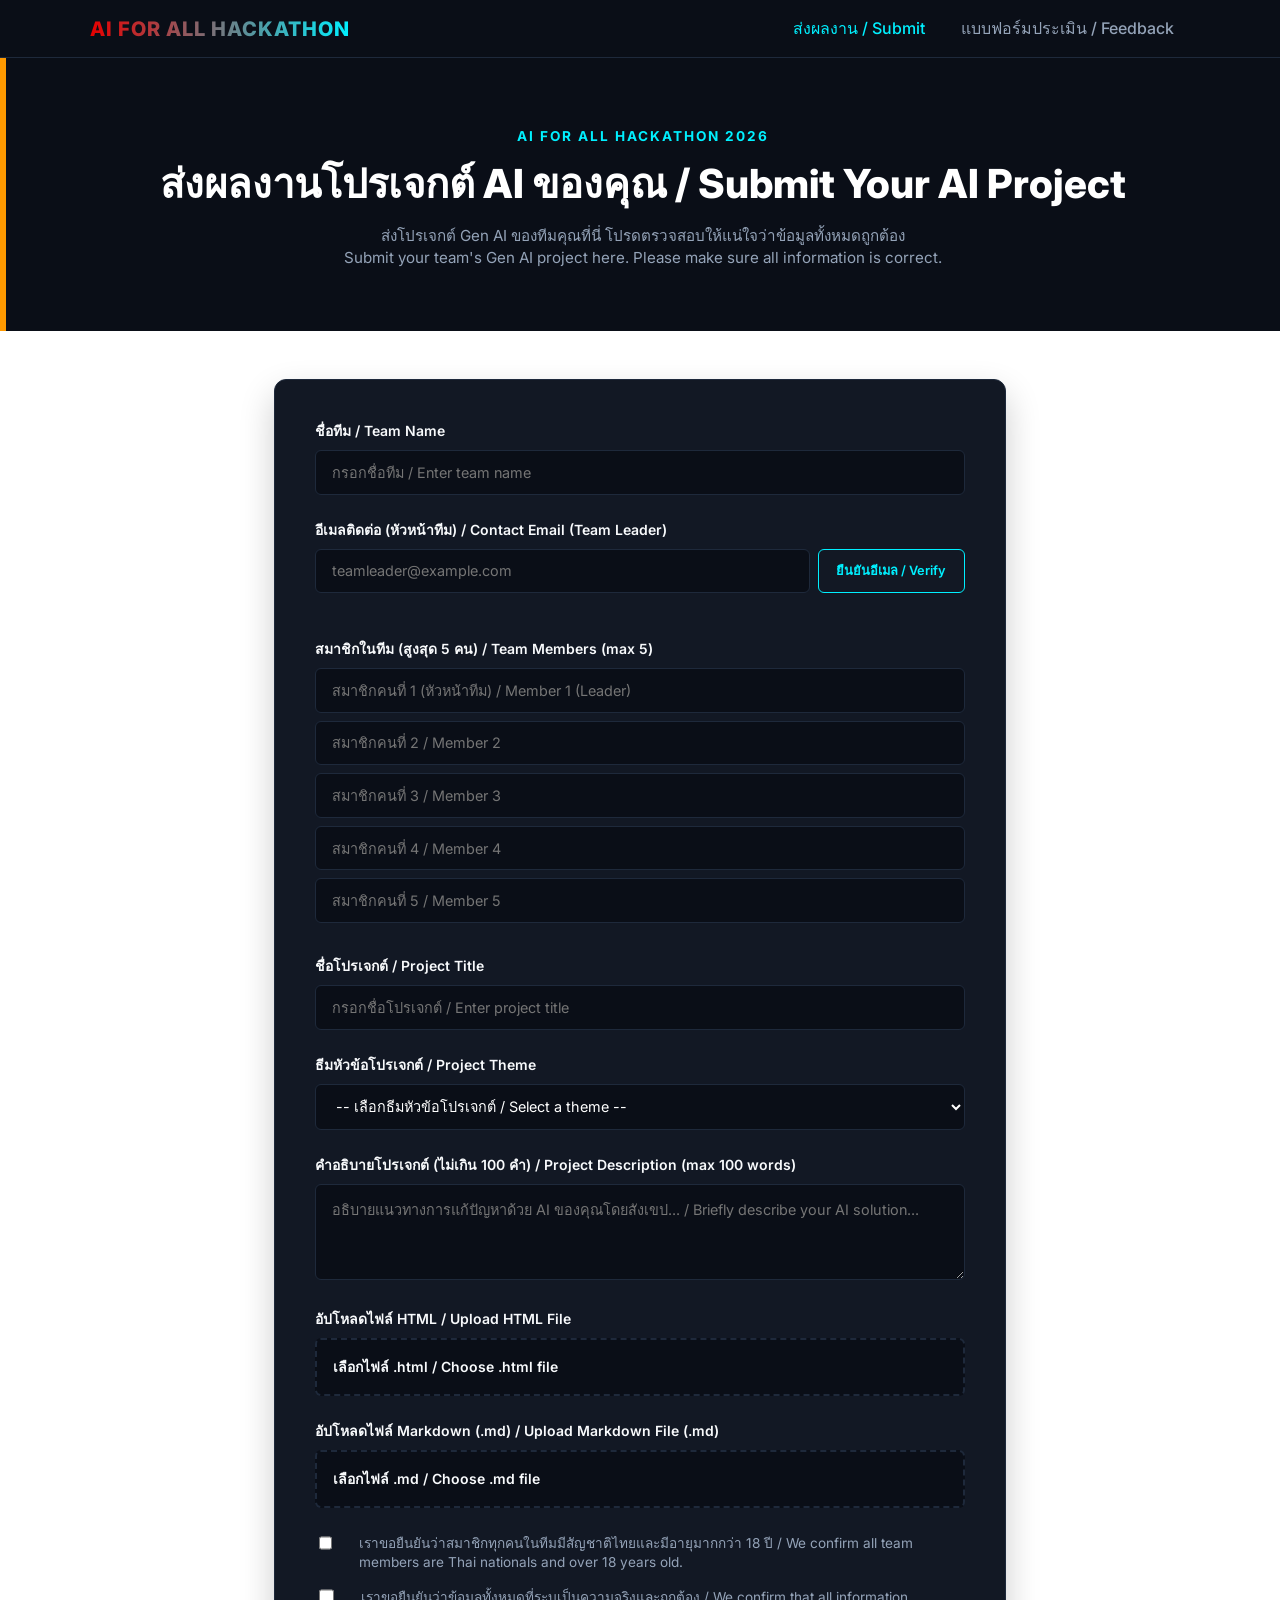
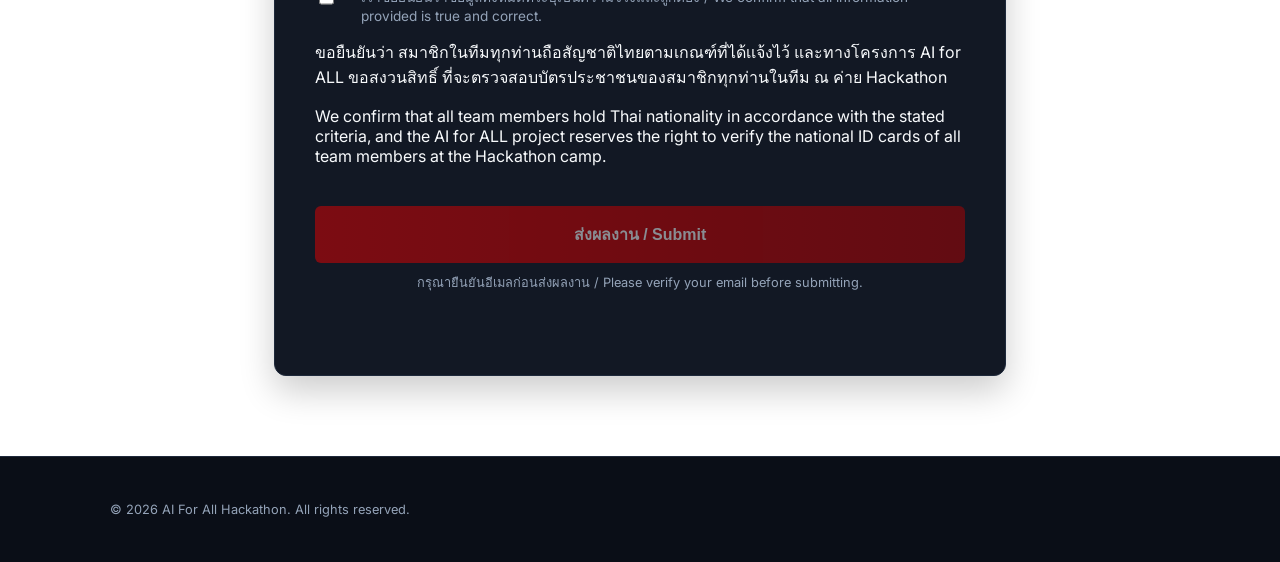
==== commit 2e2fb4ab: "Update index.html" ====
--- a/index.html
+++ b/index.html
@@ -1,4 +1,3 @@
-<!-- redeploy 2026-09-29 -->
 <!DOCTYPE html>
 <html lang="th">
 
@@ -6,7 +5,6 @@
     <meta charset="UTF-8">
     <meta name="viewport" content="width=device-width, initial-scale=1.0">
     <title>AI Hackathon — Project Submission</title>
-    <link rel="stylesheet" href="styles.css">
     <link rel="stylesheet" href="submit-project.css">
     <link href="https://fonts.googleapis.com/css2?family=Inter:wght@400;500;600;700;800&display=swap" rel="stylesheet">
 </head>
@@ -151,6 +149,12 @@
                         </label>
                     </div>
 
+                    <!-- Nationality verification notice -->
+                    <div class="form-notice">
+                        <p>ขอยืนยันว่า สมาชิกในทีมทุกท่านถือสัญชาติไทยตามเกณฑ์ที่ได้เเจ้งไว้ และทางโครงการ AI for ALL ขอสงวนสิทธิ์ ที่จะตรวจสอบบัตรประชาชนของสมาชิกทุกท่านในทีม ณ ค่าย Hackathon</p>
+                        <p>We confirm that all team members hold Thai nationality in accordance with the stated criteria, and the AI for ALL project reserves the right to verify the national ID cards of all team members at the Hackathon camp.</p>
+                    </div>
+
                     <!-- Submit Button (disabled sampai email terverifikasi) -->
                     <button type="submit" class="btn-primary btn-submit" id="submit-btn" disabled>
                         <span id="submit-btn-text">ส่งผลงาน / Submit</span>
--- a/submit-project.css
+++ b/submit-project.css
@@ -367,6 +367,13 @@
 }
 
 /* ===== Success Modal ===== */
+/* Penting: saat atribut [hidden] ada, modal HARUS benar-benar hilang.
+   Tanpa ini, display:flex menimpa [hidden] sehingga modal transparan
+   tetap menutupi layar dan memblokir klik/ketik ke form. */
+.success-modal[hidden] {
+    display: none !important;
+}
+
 .success-modal {
     position: fixed;
     inset: 0;
@@ -488,3 +495,145 @@
         padding: 0.7rem 1rem;
     }
 }
+
+/* ============================================================
+   RESPONSIVE / MOBILE IMPROVEMENTS
+   Desktop tetap seperti semula; ini penyesuaian untuk layar kecil.
+   ============================================================ */
+
+/* Pastikan konten punya ruang di tepi layar */
+.container {
+    width: 100%;
+    max-width: 1100px;
+    margin: 0 auto;
+    padding-left: 1.25rem;
+    padding-right: 1.25rem;
+    box-sizing: border-box;
+}
+
+/* Cegah horizontal scroll di HP */
+html, body {
+    max-width: 100%;
+    overflow-x: hidden;
+}
+
+/* ---- Tablet & HP besar (<= 768px) ---- */
+@media (max-width: 768px) {
+    /* Navbar: rapikan brand + links agar tidak berdesakan */
+    .nav-container {
+        padding: 0.75rem 1rem;
+        flex-wrap: wrap;
+        gap: 0.5rem 1rem;
+        justify-content: center;
+    }
+    .logo-text {
+        font-size: 1.05rem;
+    }
+    .nav-links {
+        display: flex;
+        gap: 0.25rem;
+    }
+    .nav-links a {
+        margin: 0 0.5rem;
+        font-size: 0.85rem;
+    }
+
+    /* Hero: kurangi ruang atas & ukuran judul.
+       padding-top lebih besar untuk mengimbangi navbar yang bisa wrap. */
+    .page-hero {
+        padding-top: 6.5rem;
+        padding-bottom: 2.5rem;
+        border-left-width: 4px;
+    }
+    .page-hero h1 {
+        font-size: 1.6rem;
+        line-height: 1.25;
+    }
+    .subheadline {
+        font-size: 0.9rem;
+        padding: 0 0.25rem;
+    }
+
+    /* Form: kurangi padding kartu agar field lebih lega */
+    .section-light {
+        padding: 2rem 0 3.5rem 0;
+    }
+    .form-card {
+        padding: 1.5rem 1.25rem;
+        border-radius: 10px;
+    }
+    .form-group {
+        margin-bottom: 1.25rem;
+    }
+
+    /* Modal sukses: beri ruang di layar kecil */
+    .success-modal-card {
+        padding: 2rem 1.5rem;
+    }
+    .success-modal-card h2 {
+        font-size: 1.25rem;
+    }
+}
+
+/* ---- HP kecil (<= 480px) ---- */
+@media (max-width: 480px) {
+    .nav-container {
+        flex-direction: column;
+        gap: 0.4rem;
+    }
+    .nav-links a {
+        margin: 0 0.4rem;
+        font-size: 0.8rem;
+    }
+
+    .page-hero {
+        padding-top: 7rem;
+    }
+    .page-hero h1 {
+        font-size: 1.35rem;
+    }
+
+    .form-card {
+        padding: 1.25rem 1rem;
+    }
+
+    /* Input & tombol lebih nyaman disentuh */
+    .form-group input[type="text"],
+    .form-group input[type="email"],
+    .form-group input[type="url"],
+    .form-group textarea,
+    .form-select {
+        font-size: 16px; /* mencegah iOS zoom otomatis saat fokus */
+        padding: 0.75rem 0.9rem;
+    }
+
+    .btn-submit {
+        font-size: 0.95rem;
+        padding: 0.9rem;
+    }
+
+    /* Tombol verify sudah stack (dari aturan sebelumnya); rapikan tinggi */
+    .btn-verify {
+        padding: 0.75rem 1rem;
+        font-size: 0.85rem;
+    }
+
+    /* OTP: input lebih besar & mudah dibaca */
+    .otp-input-row {
+        flex-direction: column;
+    }
+    .otp-input-row input {
+        font-size: 1.15rem;
+        letter-spacing: 8px;
+    }
+
+    .file-input-label {
+        font-size: 0.8rem;
+        padding: 0.85rem;
+        text-align: center;
+    }
+
+    .checkbox-container {
+        font-size: 0.82rem;
+    }
+}
